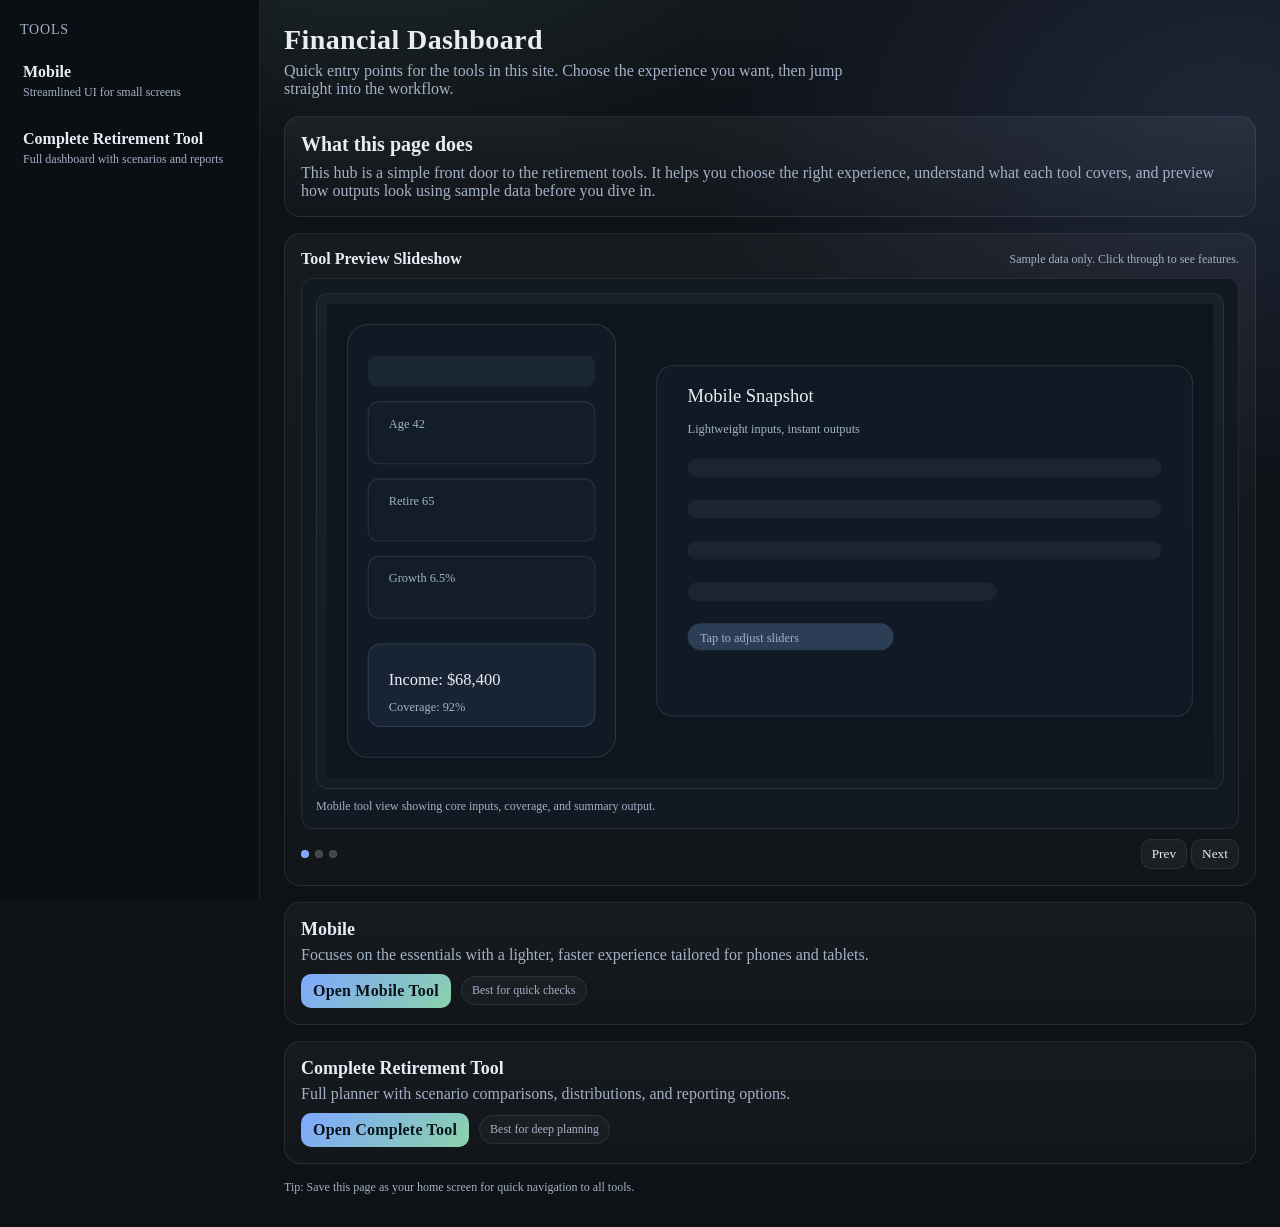
==== index.html @ 968a1176 "Add files via upload" ====
﻿<!doctype html>
<html lang="en">
<head>
  <meta charset="utf-8" />
  <meta name="viewport" content="width=device-width, initial-scale=1" />
  <title>Financial Dashboard - Tool Index</title>
  <style>
    :root{
      --bg:#0e1116;
      --sidebar:#0b0f14;
      --panel:#141a22;
      --card:#121923;
      --text:#e8edf5;
      --muted:#a3b1c6;
      --border:rgba(255,255,255,0.08);
      --accent:#7fa7ff;
      --accent-2:#8ad3a9;
    }
    *{box-sizing:border-box;}
    body{
      margin:0;
      font-family:"Palatino Linotype","Book Antiqua",Palatino,serif;
      color:var(--text);
      background:var(--bg);
    }
    a{color:inherit;}

    .layout{
      display:grid;
      grid-template-columns: 260px 1fr;
      min-height:100vh;
    }

    .sidebar{
      background:var(--sidebar);
      border-right:1px solid var(--border);
      padding:16px 12px;
      position:sticky;
      top:0;
      height:100vh;
      overflow:auto;
    }
    .brand{
      font-size:14px;
      letter-spacing:0.8px;
      text-transform:uppercase;
      color:var(--muted);
      margin:6px 8px 14px;
    }
    .navlist{list-style:none; padding:0; margin:0; display:grid; gap:8px;}
    .navitem{
      display:flex;
      flex-direction:column;
      gap:4px;
      padding:10px 10px;
      border-radius:12px;
      text-decoration:none;
      background:transparent;
      border:1px solid transparent;
      transition:background 120ms ease, border-color 120ms ease, transform 120ms ease;
    }
    .navitem:hover{
      background:rgba(255,255,255,0.04);
      border-color:var(--border);
      transform:translateY(-1px);
    }
    .navtitle{font-weight:700;}
    .navsub{font-size:12px; color:var(--muted);}

    .main{
      padding:24px 24px 32px;
      background:
        radial-gradient(900px 500px at 12% -10%, rgba(138,211,169,0.14), transparent 60%),
        radial-gradient(1000px 700px at 95% 10%, rgba(127,167,255,0.14), transparent 55%),
        var(--bg);
    }
    header{
      max-width:980px;
      margin:0 auto 18px;
    }
    h1{margin:0 0 6px; font-size:28px; letter-spacing:0.4px;}
    header p{margin:0; color:var(--muted); max-width:70ch;}

    .content{
      max-width:980px;
      margin:0 auto;
      display:grid;
      gap:16px;
    }
    .card{
      background:linear-gradient(180deg, rgba(255,255,255,0.04), rgba(255,255,255,0.02));
      border:1px solid var(--border);
      border-radius:16px;
      padding:16px;
    }
    .card h2{margin:0 0 6px; font-size:18px;}
    .card p{margin:0 0 10px; color:var(--muted);}

    .summary{
      background:linear-gradient(180deg, rgba(255,255,255,0.05), rgba(255,255,255,0.02));
      border:1px solid var(--border);
      border-radius:16px;
      padding:16px;
    }
    .summary h2{margin:0 0 8px; font-size:20px;}
    .summary p{margin:0; color:var(--muted);}

    .slideshow{
      background:linear-gradient(180deg, rgba(255,255,255,0.04), rgba(255,255,255,0.02));
      border:1px solid var(--border);
      border-radius:16px;
      padding:16px;
    }
    .slides{
      position:relative;
      overflow:hidden;
      border-radius:12px;
      border:1px solid var(--border);
      background:var(--card);
    }
    .slide{
      display:none;
      padding:14px;
    }
    .slide.active{
      display:block;
    }
    .slideHeader{
      display:flex;
      align-items:center;
      justify-content:space-between;
      margin-bottom:10px;
      gap:10px;
      flex-wrap:wrap;
    }
    .slideTitle{
      font-weight:700;
    }
    .slideNote{
      color:var(--muted);
      font-size:12px;
    }
    .shot{
      border-radius:12px;
      border:1px solid var(--border);
      background:linear-gradient(180deg, rgba(255,255,255,0.03), rgba(255,255,255,0.01));
      padding:10px;
    }
    .shot svg{
      width:100%;
      height:auto;
      display:block;
    }
    .slideCaption{
      margin-top:10px;
      color:var(--muted);
      font-size:12px;
    }
    .slideControls{
      display:flex;
      align-items:center;
      justify-content:space-between;
      margin-top:10px;
      gap:10px;
      flex-wrap:wrap;
    }
    .dots{
      display:flex;
      gap:6px;
    }
    .dot{
      width:8px;
      height:8px;
      border-radius:50%;
      background:rgba(255,255,255,0.2);
      border:1px solid var(--border);
    }
    .dot.active{
      background:var(--accent);
    }
    .controlBtn{
      border:1px solid var(--border);
      background:rgba(255,255,255,0.04);
      color:var(--text);
      padding:6px 10px;
      border-radius:10px;
      cursor:pointer;
      font-family:inherit;
    }
    .controlBtn:hover{
      border-color:rgba(255,255,255,0.25);
    }

    .actions{display:flex; gap:10px; flex-wrap:wrap; align-items:center;}
    .btn{
      text-decoration:none;
      color:#0b131a;
      background:linear-gradient(135deg, var(--accent), var(--accent-2));
      padding:8px 12px;
      border-radius:10px;
      font-weight:700;
      letter-spacing:0.2px;
    }
    .pill{
      display:inline-block;
      padding:6px 10px;
      border-radius:999px;
      border:1px solid var(--border);
      color:var(--muted);
      font-size:12px;
      background:rgba(255,255,255,0.03);
    }

    footer{
      max-width:980px;
      margin:16px auto 0;
      color:var(--muted);
      font-size:12px;
    }

    @media (max-width: 900px){
      .layout{grid-template-columns:1fr;}
      .sidebar{
        position:static;
        height:auto;
        border-right:none;
        border-bottom:1px solid var(--border);
      }
    }
  </style>
</head>
<body>
  <div class="layout">
    <aside class="sidebar" aria-label="Site navigation">
      <div class="brand">Tools</div>
      <ul class="navlist">
        <li>
          <a class="navitem" href="./Mobile/">
            <span class="navtitle">Mobile</span>
            <span class="navsub">Streamlined UI for small screens</span>
          </a>
        </li>
        <li>
          <a class="navitem" href="./Complete Retirement Tool/">
            <span class="navtitle">Complete Retirement Tool</span>
            <span class="navsub">Full dashboard with scenarios and reports</span>
          </a>
        </li>
      </ul>
    </aside>

    <main class="main">
      <header>
        <h1>Financial Dashboard</h1>
        <p>Quick entry points for the tools in this site. Choose the experience you want, then jump straight into the workflow.</p>
      </header>

      <section class="content" aria-label="Tool overview">
        <div class="summary">
          <h2>What this page does</h2>
          <p>This hub is a simple front door to the retirement tools. It helps you choose the right experience, understand what each tool covers, and preview how outputs look using sample data before you dive in.</p>
        </div>

        <div class="slideshow" aria-label="Tool previews">
          <div class="slideHeader">
            <div class="slideTitle">Tool Preview Slideshow</div>
            <div class="slideNote">Sample data only. Click through to see features.</div>
          </div>
          <div class="slides" id="slides">
            <div class="slide active" data-slide="0">
              <div class="shot">
                <svg viewBox="0 0 860 460" role="img" aria-label="Mobile tool preview">
                  <rect x="0" y="0" width="860" height="460" fill="#0f151c"/>
                  <rect x="20" y="20" width="260" height="420" rx="20" fill="#111a24" stroke="#2a3544"/>
                  <rect x="40" y="50" width="220" height="30" rx="8" fill="#1b2634"/>
                  <rect x="40" y="95" width="220" height="60" rx="10" fill="#131d28" stroke="#273244"/>
                  <rect x="40" y="170" width="220" height="60" rx="10" fill="#131d28" stroke="#273244"/>
                  <rect x="40" y="245" width="220" height="60" rx="10" fill="#131d28" stroke="#273244"/>
                  <rect x="40" y="330" width="220" height="80" rx="12" fill="#182434" stroke="#2f3e55"/>
                  <text x="60" y="120" fill="#9fb2c9" font-size="12">Age 42</text>
                  <text x="60" y="195" fill="#9fb2c9" font-size="12">Retire 65</text>
                  <text x="60" y="270" fill="#9fb2c9" font-size="12">Growth 6.5%</text>
                  <text x="60" y="370" fill="#e8edf5" font-size="16">Income: $68,400</text>
                  <text x="60" y="395" fill="#9fb2c9" font-size="12">Coverage: 92%</text>
                  <rect x="320" y="60" width="520" height="340" rx="16" fill="#111a24" stroke="#253247"/>
                  <text x="350" y="95" fill="#e8edf5" font-size="18">Mobile Snapshot</text>
                  <text x="350" y="125" fill="#9fb2c9" font-size="12">Lightweight inputs, instant outputs</text>
                  <rect x="350" y="150" width="460" height="18" rx="9" fill="#1a2432"/>
                  <rect x="350" y="190" width="460" height="18" rx="9" fill="#1a2432"/>
                  <rect x="350" y="230" width="460" height="18" rx="9" fill="#1a2432"/>
                  <rect x="350" y="270" width="300" height="18" rx="9" fill="#1a2432"/>
                  <rect x="350" y="310" width="200" height="26" rx="13" fill="#2c3e55"/>
                  <text x="362" y="328" fill="#9fb2c9" font-size="12">Tap to adjust sliders</text>
                </svg>
              </div>
              <div class="slideCaption">Mobile tool view showing core inputs, coverage, and summary output.</div>
            </div>

            <div class="slide" data-slide="1">
              <div class="shot">
                <svg viewBox="0 0 860 460" role="img" aria-label="Complete tool preview">
                  <rect x="0" y="0" width="860" height="460" fill="#0f151c"/>
                  <rect x="20" y="20" width="820" height="60" rx="12" fill="#121c27" stroke="#253247"/>
                  <text x="40" y="55" fill="#e8edf5" font-size="18">Complete Retirement Tool</text>
                  <rect x="20" y="100" width="520" height="320" rx="14" fill="#111a24" stroke="#253247"/>
                  <rect x="560" y="100" width="280" height="140" rx="14" fill="#111a24" stroke="#253247"/>
                  <rect x="560" y="260" width="280" height="160" rx="14" fill="#111a24" stroke="#253247"/>
                  <text x="40" y="135" fill="#9fb2c9" font-size="12">Scenario: Medium</text>
                  <text x="40" y="160" fill="#9fb2c9" font-size="12">Distribution: 4% Rule</text>
                  <rect x="40" y="190" width="480" height="10" rx="5" fill="#1a2432"/>
                  <rect x="40" y="210" width="420" height="10" rx="5" fill="#1a2432"/>
                  <rect x="40" y="230" width="360" height="10" rx="5" fill="#1a2432"/>
                  <text x="580" y="135" fill="#9fb2c9" font-size="12">Portfolio at retirement</text>
                  <text x="580" y="165" fill="#e8edf5" font-size="16">$1,420,000</text>
                  <text x="580" y="210" fill="#9fb2c9" font-size="12">Income (today)</text>
                  <text x="580" y="240" fill="#e8edf5" font-size="16">$74,800 / yr</text>
                  <text x="580" y="300" fill="#9fb2c9" font-size="12">Remaining at death</text>
                  <text x="580" y="330" fill="#e8edf5" font-size="16">$380,000</text>
                </svg>
              </div>
              <div class="slideCaption">Complete tool view showing scenarios, distribution method, and portfolio outcomes.</div>
            </div>

            <div class="slide" data-slide="2">
              <div class="shot">
                <svg viewBox="0 0 860 460" role="img" aria-label="Scenario comparison preview">
                  <rect x="0" y="0" width="860" height="460" fill="#0f151c"/>
                  <rect x="20" y="20" width="820" height="420" rx="14" fill="#111a24" stroke="#253247"/>
                  <text x="40" y="60" fill="#e8edf5" font-size="18">Scenario Comparison</text>
                  <text x="40" y="90" fill="#9fb2c9" font-size="12">Base vs Stress Test (sample data)</text>
                  <rect x="40" y="120" width="360" height="40" rx="10" fill="#141f2c"/>
                  <rect x="40" y="180" width="360" height="40" rx="10" fill="#141f2c"/>
                  <rect x="40" y="240" width="360" height="40" rx="10" fill="#141f2c"/>
                  <text x="60" y="145" fill="#9fb2c9" font-size="12">FV at retirement: +$210,000</text>
                  <text x="60" y="205" fill="#9fb2c9" font-size="12">Income today: +$6,400 / yr</text>
                  <text x="60" y="265" fill="#9fb2c9" font-size="12">Remaining at death: -$85,000</text>
                  <rect x="430" y="120" width="390" height="200" rx="12" fill="#141f2c"/>
                  <rect x="450" y="150" width="350" height="12" rx="6" fill="#1a2432"/>
                  <rect x="450" y="180" width="300" height="12" rx="6" fill="#1a2432"/>
                  <rect x="450" y="210" width="250" height="12" rx="6" fill="#1a2432"/>
                  <rect x="450" y="240" width="200" height="12" rx="6" fill="#1a2432"/>
                  <text x="450" y="275" fill="#9fb2c9" font-size="12">Snapshot report preview</text>
                </svg>
              </div>
              <div class="slideCaption">Scenario comparison sample showing deltas between snapshots.</div>
            </div>
          </div>

          <div class="slideControls">
            <div class="dots" id="slideDots" aria-label="Slide dots"></div>
            <div>
              <button class="controlBtn" type="button" id="prevSlide">Prev</button>
              <button class="controlBtn" type="button" id="nextSlide">Next</button>
            </div>
          </div>
        </div>
        <article class="card">
          <h2>Mobile</h2>
          <p>Focuses on the essentials with a lighter, faster experience tailored for phones and tablets.</p>
          <div class="actions">
            <a class="btn" href="./Mobile/">Open Mobile Tool</a>
            <span class="pill">Best for quick checks</span>
          </div>
        </article>

        <article class="card">
          <h2>Complete Retirement Tool</h2>
          <p>Full planner with scenario comparisons, distributions, and reporting options.</p>
          <div class="actions">
            <a class="btn" href="./Complete Retirement Tool/">Open Complete Tool</a>
            <span class="pill">Best for deep planning</span>
          </div>
        </article>
      </section>

      <footer>
        Tip: Save this page as your home screen for quick navigation to all tools.
      </footer>
    </main>
  </div>
  <script>
    (function(){
      var slides = Array.prototype.slice.call(document.querySelectorAll('.slide'));
      var dotsWrap = document.getElementById('slideDots');
      var index = 0;
      var timer = null;

      function renderDots(){
        if (!dotsWrap) return;
        dotsWrap.innerHTML = '';
        for (var i=0;i<slides.length;i++){
          var dot = document.createElement('span');
          dot.className = 'dot' + (i === index ? ' active' : '');
          dot.setAttribute('role','button');
          dot.setAttribute('aria-label','Go to slide ' + (i+1));
          (function(i){
            dot.addEventListener('click', function(){
              setSlide(i);
              restart();
            });
          })(i);
          dotsWrap.appendChild(dot);
        }
      }

      function setSlide(i){
        index = (i + slides.length) % slides.length;
        for (var s=0;s<slides.length;s++) slides[s].classList.toggle('active', s === index);
        renderDots();
      }

      function next(){ setSlide(index + 1); }
      function prev(){ setSlide(index - 1); }

      function restart(){
        if (timer) clearInterval(timer);
        timer = setInterval(next, 5000);
      }

      var nextBtn = document.getElementById('nextSlide');
      var prevBtn = document.getElementById('prevSlide');
      if (nextBtn) nextBtn.addEventListener('click', function(){ next(); restart(); });
      if (prevBtn) prevBtn.addEventListener('click', function(){ prev(); restart(); });

      if (slides.length){
        setSlide(0);
        restart();
      }
    })();
  </script>
</body>
</html>
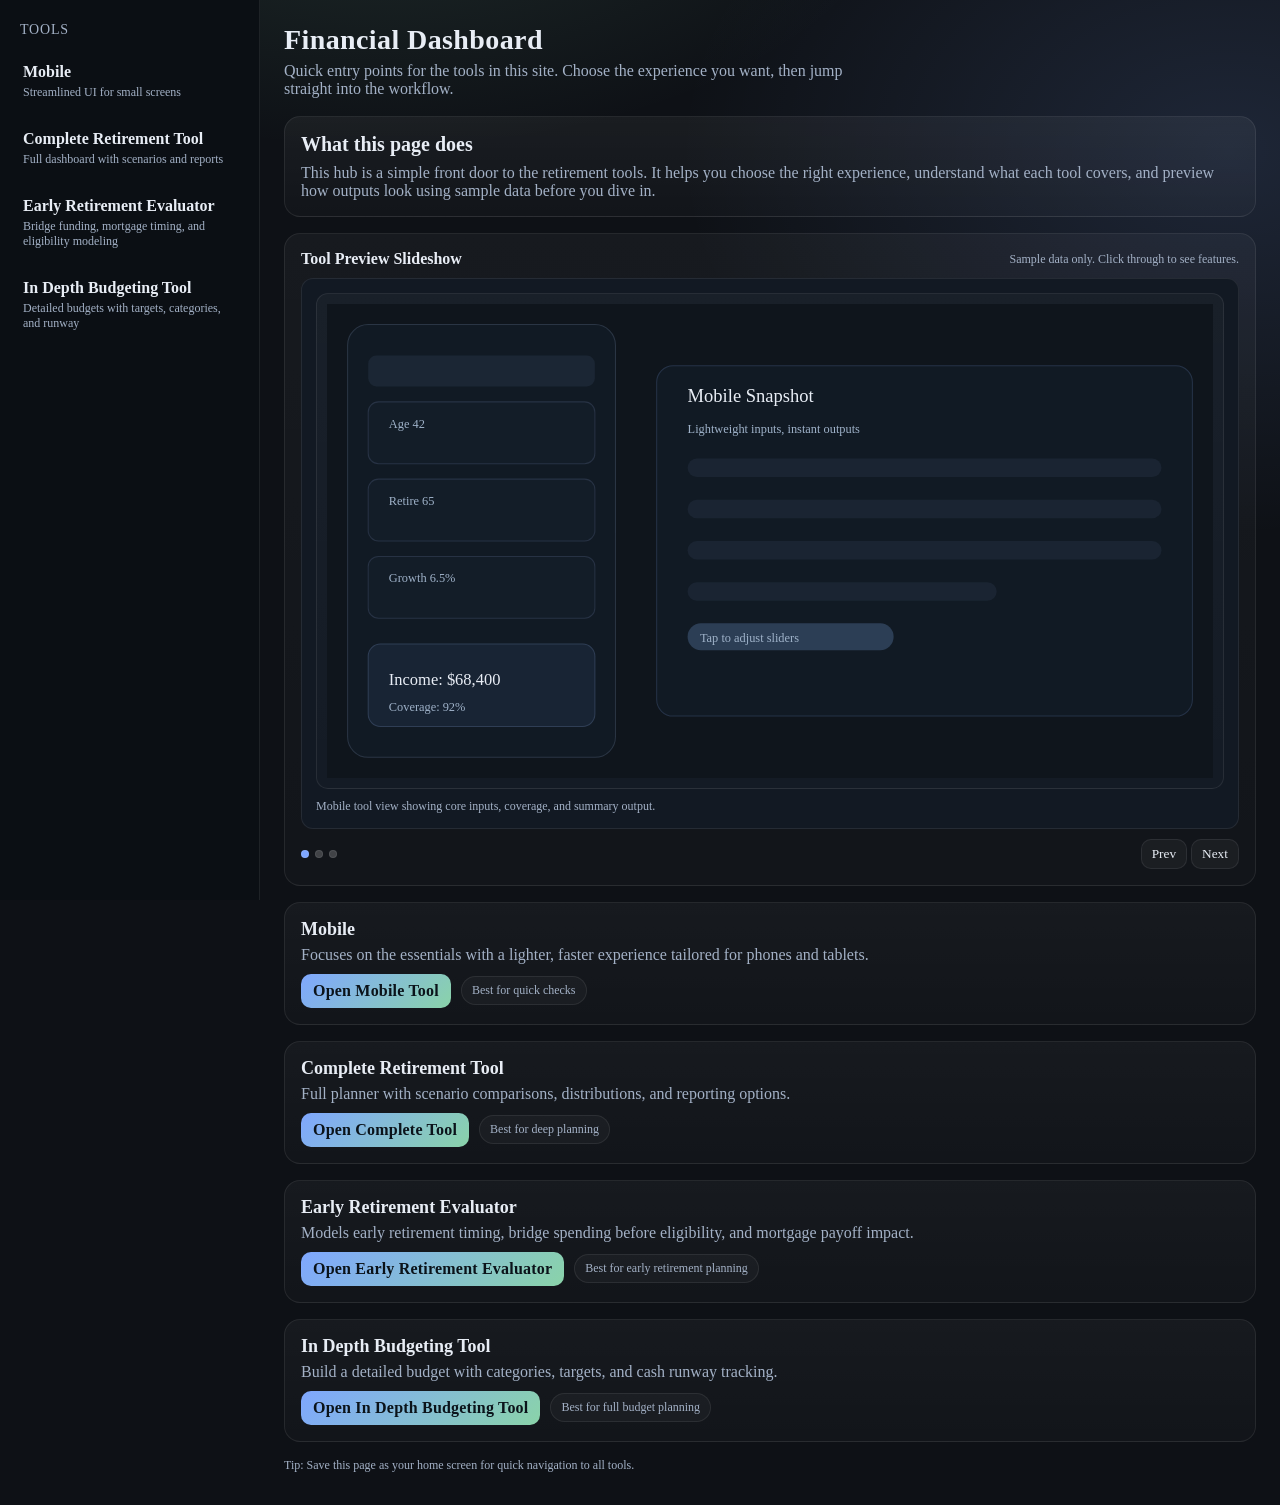
==== commit 3ecbf593: "Add budget tool and early retirement evaluator" ====
--- a/index.html
+++ b/index.html
@@ -233,21 +233,33 @@
   <div class="layout">
     <aside class="sidebar" aria-label="Site navigation">
       <div class="brand">Tools</div>
-      <ul class="navlist">
-        <li>
-          <a class="navitem" href="./Mobile/">
-            <span class="navtitle">Mobile</span>
-            <span class="navsub">Streamlined UI for small screens</span>
-          </a>
-        </li>
-        <li>
-          <a class="navitem" href="./Complete Retirement Tool/">
-            <span class="navtitle">Complete Retirement Tool</span>
-            <span class="navsub">Full dashboard with scenarios and reports</span>
-          </a>
-        </li>
-      </ul>
-    </aside>
+      <ul class="navlist">
+        <li>
+          <a class="navitem" href="./Mobile/">
+            <span class="navtitle">Mobile</span>
+            <span class="navsub">Streamlined UI for small screens</span>
+          </a>
+        </li>
+        <li>
+          <a class="navitem" href="./Complete Retirement Tool/">
+            <span class="navtitle">Complete Retirement Tool</span>
+            <span class="navsub">Full dashboard with scenarios and reports</span>
+          </a>
+        </li>
+        <li>
+          <a class="navitem" href="./Early Retirement Evaluator/">
+            <span class="navtitle">Early Retirement Evaluator</span>
+            <span class="navsub">Bridge funding, mortgage timing, and eligibility modeling</span>
+          </a>
+        </li>
+        <li>
+          <a class="navitem" href="./In Depth Budgeting Tool/">
+            <span class="navtitle">In Depth Budgeting Tool</span>
+            <span class="navsub">Detailed budgets with targets, categories, and runway</span>
+          </a>
+        </li>
+      </ul>
+    </aside>
 
     <main class="main">
       <header>
@@ -363,15 +375,33 @@
           </div>
         </article>
 
-        <article class="card">
-          <h2>Complete Retirement Tool</h2>
-          <p>Full planner with scenario comparisons, distributions, and reporting options.</p>
-          <div class="actions">
-            <a class="btn" href="./Complete Retirement Tool/">Open Complete Tool</a>
-            <span class="pill">Best for deep planning</span>
-          </div>
-        </article>
-      </section>
+        <article class="card">
+          <h2>Complete Retirement Tool</h2>
+          <p>Full planner with scenario comparisons, distributions, and reporting options.</p>
+          <div class="actions">
+            <a class="btn" href="./Complete Retirement Tool/">Open Complete Tool</a>
+            <span class="pill">Best for deep planning</span>
+          </div>
+        </article>
+
+        <article class="card">
+          <h2>Early Retirement Evaluator</h2>
+          <p>Models early retirement timing, bridge spending before eligibility, and mortgage payoff impact.</p>
+          <div class="actions">
+            <a class="btn" href="./Early Retirement Evaluator/">Open Early Retirement Evaluator</a>
+            <span class="pill">Best for early retirement planning</span>
+          </div>
+        </article>
+
+        <article class="card">
+          <h2>In Depth Budgeting Tool</h2>
+          <p>Build a detailed budget with categories, targets, and cash runway tracking.</p>
+          <div class="actions">
+            <a class="btn" href="./In Depth Budgeting Tool/">Open In Depth Budgeting Tool</a>
+            <span class="pill">Best for full budget planning</span>
+          </div>
+        </article>
+      </section>
 
       <footer>
         Tip: Save this page as your home screen for quick navigation to all tools.
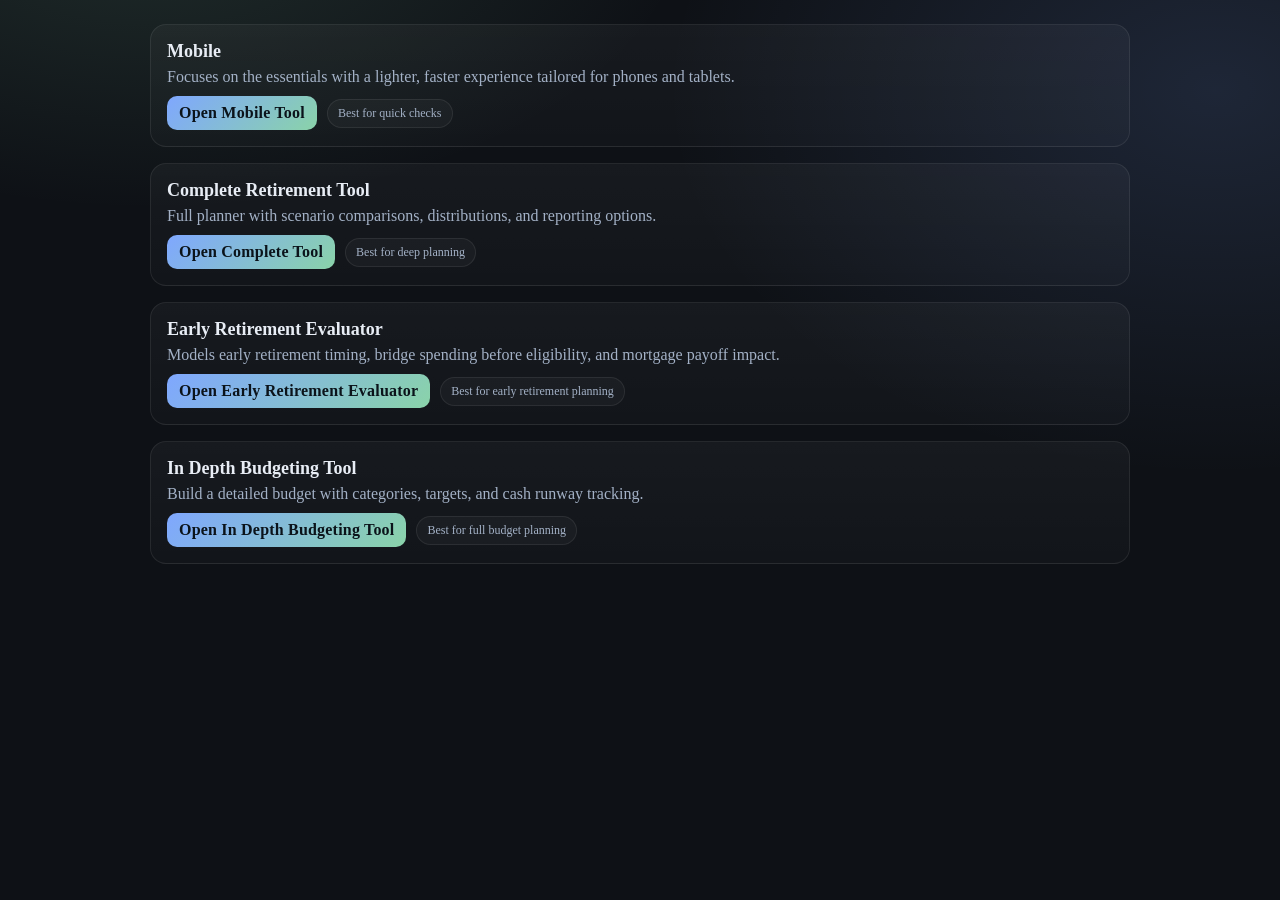
==== commit 189c8fe1: "Added sticky summary, snapshot to budget too. Updated index page to simplify display" ====
--- a/index.html
+++ b/index.html
@@ -17,183 +17,40 @@
       --accent-2:#8ad3a9;
     }
     *{box-sizing:border-box;}
-    body{
-      margin:0;
-      font-family:"Palatino Linotype","Book Antiqua",Palatino,serif;
-      color:var(--text);
-      background:var(--bg);
-    }
-    a{color:inherit;}
-
-    .layout{
-      display:grid;
-      grid-template-columns: 260px 1fr;
-      min-height:100vh;
-    }
-
-    .sidebar{
-      background:var(--sidebar);
-      border-right:1px solid var(--border);
-      padding:16px 12px;
-      position:sticky;
-      top:0;
-      height:100vh;
-      overflow:auto;
-    }
-    .brand{
-      font-size:14px;
-      letter-spacing:0.8px;
-      text-transform:uppercase;
-      color:var(--muted);
-      margin:6px 8px 14px;
-    }
-    .navlist{list-style:none; padding:0; margin:0; display:grid; gap:8px;}
-    .navitem{
-      display:flex;
-      flex-direction:column;
-      gap:4px;
-      padding:10px 10px;
-      border-radius:12px;
-      text-decoration:none;
-      background:transparent;
-      border:1px solid transparent;
-      transition:background 120ms ease, border-color 120ms ease, transform 120ms ease;
-    }
-    .navitem:hover{
-      background:rgba(255,255,255,0.04);
-      border-color:var(--border);
-      transform:translateY(-1px);
-    }
-    .navtitle{font-weight:700;}
-    .navsub{font-size:12px; color:var(--muted);}
-
-    .main{
-      padding:24px 24px 32px;
-      background:
-        radial-gradient(900px 500px at 12% -10%, rgba(138,211,169,0.14), transparent 60%),
-        radial-gradient(1000px 700px at 95% 10%, rgba(127,167,255,0.14), transparent 55%),
-        var(--bg);
-    }
-    header{
-      max-width:980px;
-      margin:0 auto 18px;
-    }
-    h1{margin:0 0 6px; font-size:28px; letter-spacing:0.4px;}
-    header p{margin:0; color:var(--muted); max-width:70ch;}
-
-    .content{
-      max-width:980px;
-      margin:0 auto;
-      display:grid;
-      gap:16px;
-    }
+    body{
+      margin:0;
+      font-family:"Palatino Linotype","Book Antiqua",Palatino,serif;
+      color:var(--text);
+      background:var(--bg);
+    }
+    a{color:inherit;}
+    .main{
+      padding:24px 24px 32px;
+      background:
+        radial-gradient(900px 500px at 12% -10%, rgba(138,211,169,0.14), transparent 60%),
+        radial-gradient(1000px 700px at 95% 10%, rgba(127,167,255,0.14), transparent 55%),
+        var(--bg);
+      min-height:100vh;
+    }
+
+    .content{
+      max-width:980px;
+      margin:0 auto;
+      display:grid;
+      gap:16px;
+    }
     .card{
       background:linear-gradient(180deg, rgba(255,255,255,0.04), rgba(255,255,255,0.02));
       border:1px solid var(--border);
       border-radius:16px;
       padding:16px;
     }
-    .card h2{margin:0 0 6px; font-size:18px;}
-    .card p{margin:0 0 10px; color:var(--muted);}
-
-    .summary{
-      background:linear-gradient(180deg, rgba(255,255,255,0.05), rgba(255,255,255,0.02));
-      border:1px solid var(--border);
-      border-radius:16px;
-      padding:16px;
-    }
-    .summary h2{margin:0 0 8px; font-size:20px;}
-    .summary p{margin:0; color:var(--muted);}
-
-    .slideshow{
-      background:linear-gradient(180deg, rgba(255,255,255,0.04), rgba(255,255,255,0.02));
-      border:1px solid var(--border);
-      border-radius:16px;
-      padding:16px;
-    }
-    .slides{
-      position:relative;
-      overflow:hidden;
-      border-radius:12px;
-      border:1px solid var(--border);
-      background:var(--card);
-    }
-    .slide{
-      display:none;
-      padding:14px;
-    }
-    .slide.active{
-      display:block;
-    }
-    .slideHeader{
-      display:flex;
-      align-items:center;
-      justify-content:space-between;
-      margin-bottom:10px;
-      gap:10px;
-      flex-wrap:wrap;
-    }
-    .slideTitle{
-      font-weight:700;
-    }
-    .slideNote{
-      color:var(--muted);
-      font-size:12px;
-    }
-    .shot{
-      border-radius:12px;
-      border:1px solid var(--border);
-      background:linear-gradient(180deg, rgba(255,255,255,0.03), rgba(255,255,255,0.01));
-      padding:10px;
-    }
-    .shot svg{
-      width:100%;
-      height:auto;
-      display:block;
-    }
-    .slideCaption{
-      margin-top:10px;
-      color:var(--muted);
-      font-size:12px;
-    }
-    .slideControls{
-      display:flex;
-      align-items:center;
-      justify-content:space-between;
-      margin-top:10px;
-      gap:10px;
-      flex-wrap:wrap;
-    }
-    .dots{
-      display:flex;
-      gap:6px;
-    }
-    .dot{
-      width:8px;
-      height:8px;
-      border-radius:50%;
-      background:rgba(255,255,255,0.2);
-      border:1px solid var(--border);
-    }
-    .dot.active{
-      background:var(--accent);
-    }
-    .controlBtn{
-      border:1px solid var(--border);
-      background:rgba(255,255,255,0.04);
-      color:var(--text);
-      padding:6px 10px;
-      border-radius:10px;
-      cursor:pointer;
-      font-family:inherit;
-    }
-    .controlBtn:hover{
-      border-color:rgba(255,255,255,0.25);
-    }
-
-    .actions{display:flex; gap:10px; flex-wrap:wrap; align-items:center;}
-    .btn{
-      text-decoration:none;
+    .card h2{margin:0 0 6px; font-size:18px;}
+    .card p{margin:0 0 10px; color:var(--muted);}
+
+    .actions{display:flex; gap:10px; flex-wrap:wrap; align-items:center;}
+    .btn{
+      text-decoration:none;
       color:#0b131a;
       background:linear-gradient(135deg, var(--accent), var(--accent-2));
       padding:8px 12px;
@@ -214,249 +71,50 @@
     footer{
       max-width:980px;
       margin:16px auto 0;
-      color:var(--muted);
-      font-size:12px;
-    }
-
-    @media (max-width: 900px){
-      .layout{grid-template-columns:1fr;}
-      .sidebar{
-        position:static;
-        height:auto;
-        border-right:none;
-        border-bottom:1px solid var(--border);
-      }
-    }
-  </style>
-</head>
-<body>
-  <div class="layout">
-    <aside class="sidebar" aria-label="Site navigation">
-      <div class="brand">Tools</div>
-      <ul class="navlist">
-        <li>
-          <a class="navitem" href="./Mobile/">
-            <span class="navtitle">Mobile</span>
-            <span class="navsub">Streamlined UI for small screens</span>
-          </a>
-        </li>
-        <li>
-          <a class="navitem" href="./Complete Retirement Tool/">
-            <span class="navtitle">Complete Retirement Tool</span>
-            <span class="navsub">Full dashboard with scenarios and reports</span>
-          </a>
-        </li>
-        <li>
-          <a class="navitem" href="./Early Retirement Evaluator/">
-            <span class="navtitle">Early Retirement Evaluator</span>
-            <span class="navsub">Bridge funding, mortgage timing, and eligibility modeling</span>
-          </a>
-        </li>
-        <li>
-          <a class="navitem" href="./In Depth Budgeting Tool/">
-            <span class="navtitle">In Depth Budgeting Tool</span>
-            <span class="navsub">Detailed budgets with targets, categories, and runway</span>
-          </a>
-        </li>
-      </ul>
-    </aside>
-
-    <main class="main">
-      <header>
-        <h1>Financial Dashboard</h1>
-        <p>Quick entry points for the tools in this site. Choose the experience you want, then jump straight into the workflow.</p>
-      </header>
-
-      <section class="content" aria-label="Tool overview">
-        <div class="summary">
-          <h2>What this page does</h2>
-          <p>This hub is a simple front door to the retirement tools. It helps you choose the right experience, understand what each tool covers, and preview how outputs look using sample data before you dive in.</p>
-        </div>
-
-        <div class="slideshow" aria-label="Tool previews">
-          <div class="slideHeader">
-            <div class="slideTitle">Tool Preview Slideshow</div>
-            <div class="slideNote">Sample data only. Click through to see features.</div>
-          </div>
-          <div class="slides" id="slides">
-            <div class="slide active" data-slide="0">
-              <div class="shot">
-                <svg viewBox="0 0 860 460" role="img" aria-label="Mobile tool preview">
-                  <rect x="0" y="0" width="860" height="460" fill="#0f151c"/>
-                  <rect x="20" y="20" width="260" height="420" rx="20" fill="#111a24" stroke="#2a3544"/>
-                  <rect x="40" y="50" width="220" height="30" rx="8" fill="#1b2634"/>
-                  <rect x="40" y="95" width="220" height="60" rx="10" fill="#131d28" stroke="#273244"/>
-                  <rect x="40" y="170" width="220" height="60" rx="10" fill="#131d28" stroke="#273244"/>
-                  <rect x="40" y="245" width="220" height="60" rx="10" fill="#131d28" stroke="#273244"/>
-                  <rect x="40" y="330" width="220" height="80" rx="12" fill="#182434" stroke="#2f3e55"/>
-                  <text x="60" y="120" fill="#9fb2c9" font-size="12">Age 42</text>
-                  <text x="60" y="195" fill="#9fb2c9" font-size="12">Retire 65</text>
-                  <text x="60" y="270" fill="#9fb2c9" font-size="12">Growth 6.5%</text>
-                  <text x="60" y="370" fill="#e8edf5" font-size="16">Income: $68,400</text>
-                  <text x="60" y="395" fill="#9fb2c9" font-size="12">Coverage: 92%</text>
-                  <rect x="320" y="60" width="520" height="340" rx="16" fill="#111a24" stroke="#253247"/>
-                  <text x="350" y="95" fill="#e8edf5" font-size="18">Mobile Snapshot</text>
-                  <text x="350" y="125" fill="#9fb2c9" font-size="12">Lightweight inputs, instant outputs</text>
-                  <rect x="350" y="150" width="460" height="18" rx="9" fill="#1a2432"/>
-                  <rect x="350" y="190" width="460" height="18" rx="9" fill="#1a2432"/>
-                  <rect x="350" y="230" width="460" height="18" rx="9" fill="#1a2432"/>
-                  <rect x="350" y="270" width="300" height="18" rx="9" fill="#1a2432"/>
-                  <rect x="350" y="310" width="200" height="26" rx="13" fill="#2c3e55"/>
-                  <text x="362" y="328" fill="#9fb2c9" font-size="12">Tap to adjust sliders</text>
-                </svg>
-              </div>
-              <div class="slideCaption">Mobile tool view showing core inputs, coverage, and summary output.</div>
-            </div>
-
-            <div class="slide" data-slide="1">
-              <div class="shot">
-                <svg viewBox="0 0 860 460" role="img" aria-label="Complete tool preview">
-                  <rect x="0" y="0" width="860" height="460" fill="#0f151c"/>
-                  <rect x="20" y="20" width="820" height="60" rx="12" fill="#121c27" stroke="#253247"/>
-                  <text x="40" y="55" fill="#e8edf5" font-size="18">Complete Retirement Tool</text>
-                  <rect x="20" y="100" width="520" height="320" rx="14" fill="#111a24" stroke="#253247"/>
-                  <rect x="560" y="100" width="280" height="140" rx="14" fill="#111a24" stroke="#253247"/>
-                  <rect x="560" y="260" width="280" height="160" rx="14" fill="#111a24" stroke="#253247"/>
-                  <text x="40" y="135" fill="#9fb2c9" font-size="12">Scenario: Medium</text>
-                  <text x="40" y="160" fill="#9fb2c9" font-size="12">Distribution: 4% Rule</text>
-                  <rect x="40" y="190" width="480" height="10" rx="5" fill="#1a2432"/>
-                  <rect x="40" y="210" width="420" height="10" rx="5" fill="#1a2432"/>
-                  <rect x="40" y="230" width="360" height="10" rx="5" fill="#1a2432"/>
-                  <text x="580" y="135" fill="#9fb2c9" font-size="12">Portfolio at retirement</text>
-                  <text x="580" y="165" fill="#e8edf5" font-size="16">$1,420,000</text>
-                  <text x="580" y="210" fill="#9fb2c9" font-size="12">Income (today)</text>
-                  <text x="580" y="240" fill="#e8edf5" font-size="16">$74,800 / yr</text>
-                  <text x="580" y="300" fill="#9fb2c9" font-size="12">Remaining at death</text>
-                  <text x="580" y="330" fill="#e8edf5" font-size="16">$380,000</text>
-                </svg>
-              </div>
-              <div class="slideCaption">Complete tool view showing scenarios, distribution method, and portfolio outcomes.</div>
-            </div>
-
-            <div class="slide" data-slide="2">
-              <div class="shot">
-                <svg viewBox="0 0 860 460" role="img" aria-label="Scenario comparison preview">
-                  <rect x="0" y="0" width="860" height="460" fill="#0f151c"/>
-                  <rect x="20" y="20" width="820" height="420" rx="14" fill="#111a24" stroke="#253247"/>
-                  <text x="40" y="60" fill="#e8edf5" font-size="18">Scenario Comparison</text>
-                  <text x="40" y="90" fill="#9fb2c9" font-size="12">Base vs Stress Test (sample data)</text>
-                  <rect x="40" y="120" width="360" height="40" rx="10" fill="#141f2c"/>
-                  <rect x="40" y="180" width="360" height="40" rx="10" fill="#141f2c"/>
-                  <rect x="40" y="240" width="360" height="40" rx="10" fill="#141f2c"/>
-                  <text x="60" y="145" fill="#9fb2c9" font-size="12">FV at retirement: +$210,000</text>
-                  <text x="60" y="205" fill="#9fb2c9" font-size="12">Income today: +$6,400 / yr</text>
-                  <text x="60" y="265" fill="#9fb2c9" font-size="12">Remaining at death: -$85,000</text>
-                  <rect x="430" y="120" width="390" height="200" rx="12" fill="#141f2c"/>
-                  <rect x="450" y="150" width="350" height="12" rx="6" fill="#1a2432"/>
-                  <rect x="450" y="180" width="300" height="12" rx="6" fill="#1a2432"/>
-                  <rect x="450" y="210" width="250" height="12" rx="6" fill="#1a2432"/>
-                  <rect x="450" y="240" width="200" height="12" rx="6" fill="#1a2432"/>
-                  <text x="450" y="275" fill="#9fb2c9" font-size="12">Snapshot report preview</text>
-                </svg>
-              </div>
-              <div class="slideCaption">Scenario comparison sample showing deltas between snapshots.</div>
-            </div>
-          </div>
-
-          <div class="slideControls">
-            <div class="dots" id="slideDots" aria-label="Slide dots"></div>
-            <div>
-              <button class="controlBtn" type="button" id="prevSlide">Prev</button>
-              <button class="controlBtn" type="button" id="nextSlide">Next</button>
-            </div>
-          </div>
-        </div>
-        <article class="card">
-          <h2>Mobile</h2>
-          <p>Focuses on the essentials with a lighter, faster experience tailored for phones and tablets.</p>
-          <div class="actions">
-            <a class="btn" href="./Mobile/">Open Mobile Tool</a>
-            <span class="pill">Best for quick checks</span>
-          </div>
-        </article>
-
-        <article class="card">
-          <h2>Complete Retirement Tool</h2>
-          <p>Full planner with scenario comparisons, distributions, and reporting options.</p>
-          <div class="actions">
-            <a class="btn" href="./Complete Retirement Tool/">Open Complete Tool</a>
-            <span class="pill">Best for deep planning</span>
-          </div>
-        </article>
+      color:var(--muted);
+      font-size:12px;
+    }
+  </style>
+</head>
+<body>
+  <main class="main">
+    <section class="content" aria-label="Tools">
+      <article class="card">
+        <h2>Mobile</h2>
+        <p>Focuses on the essentials with a lighter, faster experience tailored for phones and tablets.</p>
+        <div class="actions">
+          <a class="btn" href="./Mobile/">Open Mobile Tool</a>
+          <span class="pill">Best for quick checks</span>
+        </div>
+      </article>
 
-        <article class="card">
-          <h2>Early Retirement Evaluator</h2>
-          <p>Models early retirement timing, bridge spending before eligibility, and mortgage payoff impact.</p>
-          <div class="actions">
-            <a class="btn" href="./Early Retirement Evaluator/">Open Early Retirement Evaluator</a>
-            <span class="pill">Best for early retirement planning</span>
-          </div>
-        </article>
+      <article class="card">
+        <h2>Complete Retirement Tool</h2>
+        <p>Full planner with scenario comparisons, distributions, and reporting options.</p>
+        <div class="actions">
+          <a class="btn" href="./Complete Retirement Tool/">Open Complete Tool</a>
+          <span class="pill">Best for deep planning</span>
+        </div>
+      </article>
 
-        <article class="card">
-          <h2>In Depth Budgeting Tool</h2>
-          <p>Build a detailed budget with categories, targets, and cash runway tracking.</p>
-          <div class="actions">
-            <a class="btn" href="./In Depth Budgeting Tool/">Open In Depth Budgeting Tool</a>
-            <span class="pill">Best for full budget planning</span>
-          </div>
-        </article>
-      </section>
-
-      <footer>
-        Tip: Save this page as your home screen for quick navigation to all tools.
-      </footer>
-    </main>
-  </div>
-  <script>
-    (function(){
-      var slides = Array.prototype.slice.call(document.querySelectorAll('.slide'));
-      var dotsWrap = document.getElementById('slideDots');
-      var index = 0;
-      var timer = null;
-
-      function renderDots(){
-        if (!dotsWrap) return;
-        dotsWrap.innerHTML = '';
-        for (var i=0;i<slides.length;i++){
-          var dot = document.createElement('span');
-          dot.className = 'dot' + (i === index ? ' active' : '');
-          dot.setAttribute('role','button');
-          dot.setAttribute('aria-label','Go to slide ' + (i+1));
-          (function(i){
-            dot.addEventListener('click', function(){
-              setSlide(i);
-              restart();
-            });
-          })(i);
-          dotsWrap.appendChild(dot);
-        }
-      }
-
-      function setSlide(i){
-        index = (i + slides.length) % slides.length;
-        for (var s=0;s<slides.length;s++) slides[s].classList.toggle('active', s === index);
-        renderDots();
-      }
-
-      function next(){ setSlide(index + 1); }
-      function prev(){ setSlide(index - 1); }
-
-      function restart(){
-        if (timer) clearInterval(timer);
-        timer = setInterval(next, 5000);
-      }
-
-      var nextBtn = document.getElementById('nextSlide');
-      var prevBtn = document.getElementById('prevSlide');
-      if (nextBtn) nextBtn.addEventListener('click', function(){ next(); restart(); });
-      if (prevBtn) prevBtn.addEventListener('click', function(){ prev(); restart(); });
-
-      if (slides.length){
-        setSlide(0);
-        restart();
-      }
-    })();
-  </script>
-</body>
-</html>
+      <article class="card">
+        <h2>Early Retirement Evaluator</h2>
+        <p>Models early retirement timing, bridge spending before eligibility, and mortgage payoff impact.</p>
+        <div class="actions">
+          <a class="btn" href="./Early Retirement Evaluator/">Open Early Retirement Evaluator</a>
+          <span class="pill">Best for early retirement planning</span>
+        </div>
+      </article>
+
+      <article class="card">
+        <h2>In Depth Budgeting Tool</h2>
+        <p>Build a detailed budget with categories, targets, and cash runway tracking.</p>
+        <div class="actions">
+          <a class="btn" href="./In Depth Budgeting Tool/">Open In Depth Budgeting Tool</a>
+          <span class="pill">Best for full budget planning</span>
+        </div>
+      </article>
+    </section>
+  </main>
+</body>
+</html>
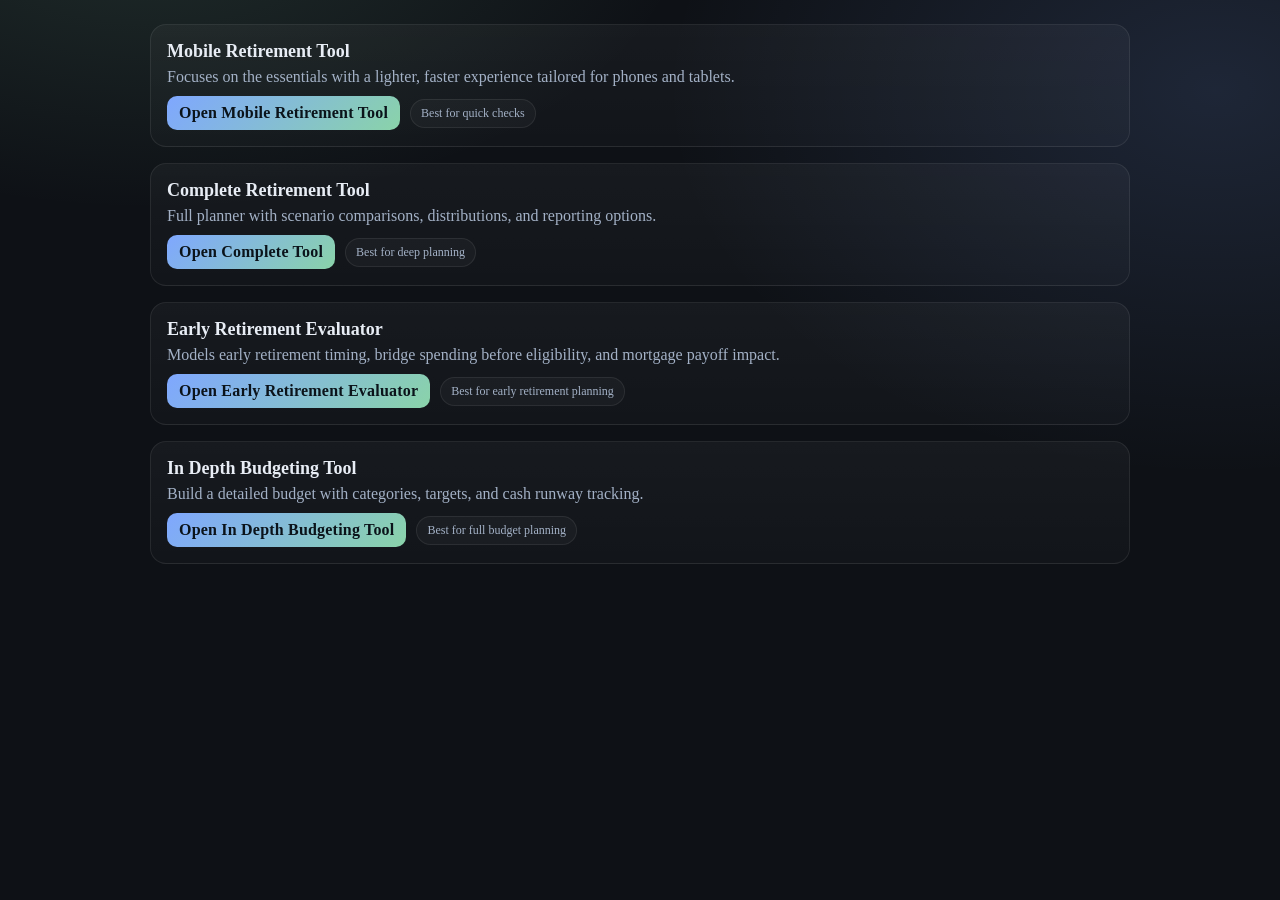
==== commit 86f7762c: "Added tooltip for roth ladder, cleaned up display on complete and early retirement tools" ====
--- a/index.html
+++ b/index.html
@@ -80,10 +80,10 @@
   <main class="main">
     <section class="content" aria-label="Tools">
       <article class="card">
-        <h2>Mobile</h2>
+        <h2>Mobile Retirement Tool</h2>
         <p>Focuses on the essentials with a lighter, faster experience tailored for phones and tablets.</p>
         <div class="actions">
-          <a class="btn" href="./Mobile/">Open Mobile Tool</a>
+          <a class="btn" href="./Mobile/">Open Mobile Retirement Tool</a>
           <span class="pill">Best for quick checks</span>
         </div>
       </article>
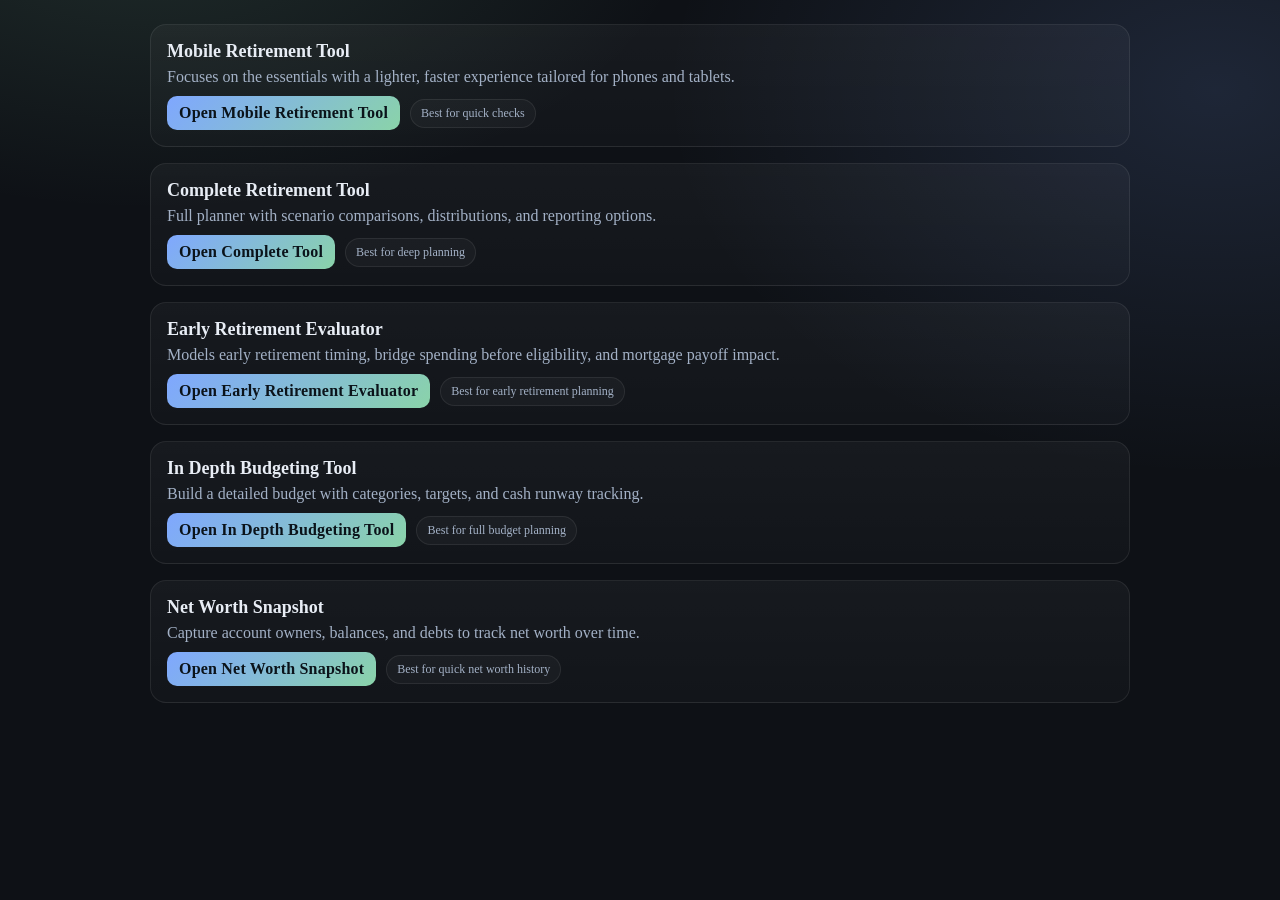
==== commit 004e6721: "Added net worth tool" ====
--- a/index.html
+++ b/index.html
@@ -114,7 +114,16 @@
           <span class="pill">Best for full budget planning</span>
         </div>
       </article>
+      <article class="card">
+        <h2>Net Worth Snapshot</h2>
+        <p>Capture account owners, balances, and debts to track net worth over time.</p>
+        <div class="actions">
+          <a class="btn" href="./Net Worth Snapshot/">Open Net Worth Snapshot</a>
+          <span class="pill">Best for quick net worth history</span>
+        </div>
+      </article>
     </section>
   </main>
 </body>
 </html>
+
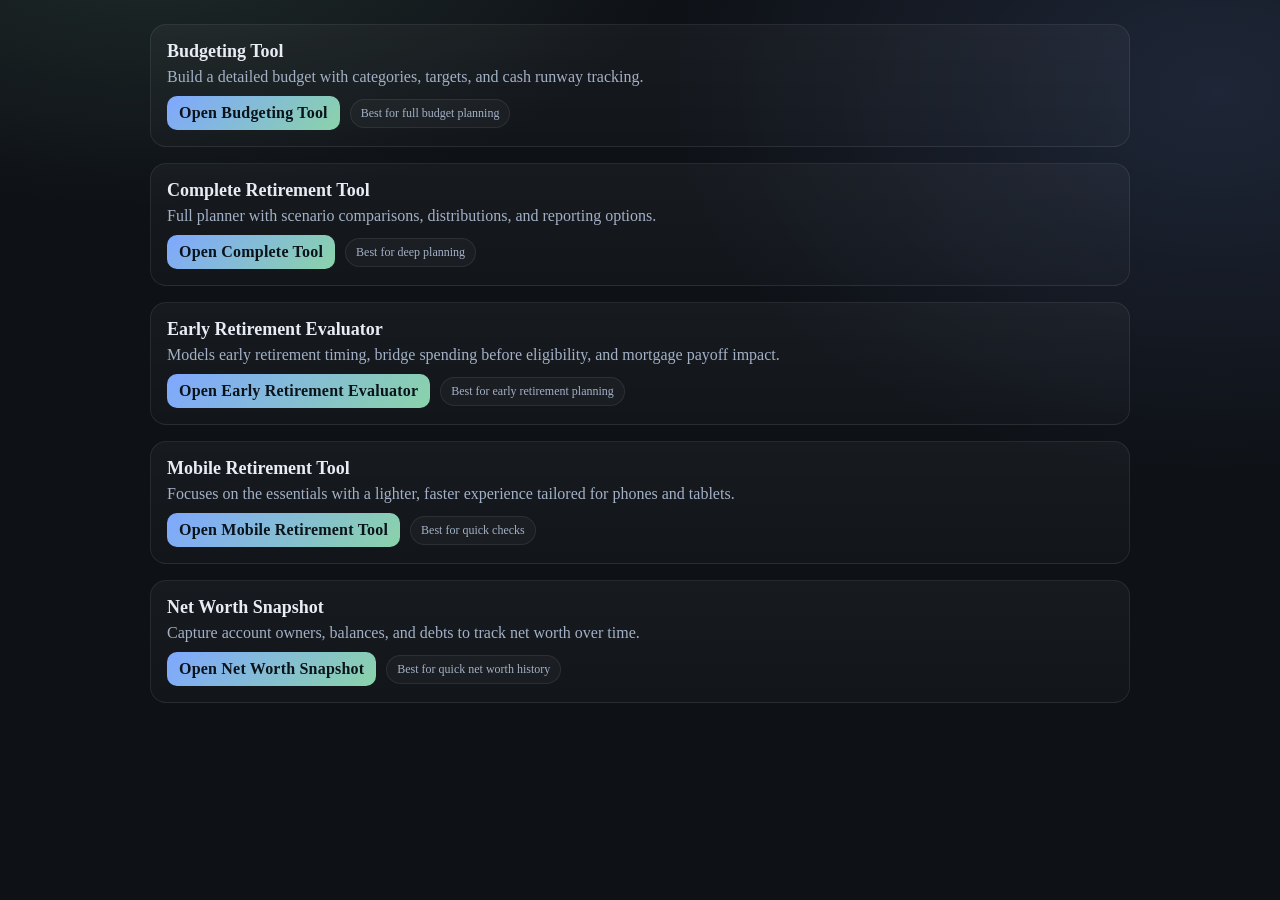
==== commit ddcfd026: "reorder links" ====
--- a/index.html
+++ b/index.html
@@ -80,11 +80,11 @@
   <main class="main">
     <section class="content" aria-label="Tools">
       <article class="card">
-        <h2>Mobile Retirement Tool</h2>
-        <p>Focuses on the essentials with a lighter, faster experience tailored for phones and tablets.</p>
+        <h2>Budgeting Tool</h2>
+        <p>Build a detailed budget with categories, targets, and cash runway tracking.</p>
         <div class="actions">
-          <a class="btn" href="./Mobile/">Open Mobile Retirement Tool</a>
-          <span class="pill">Best for quick checks</span>
+          <a class="btn" href="./In Depth Budgeting Tool/">Open Budgeting Tool</a>
+          <span class="pill">Best for full budget planning</span>
         </div>
       </article>
 
@@ -107,11 +107,11 @@
       </article>
 
       <article class="card">
-        <h2>In Depth Budgeting Tool</h2>
-        <p>Build a detailed budget with categories, targets, and cash runway tracking.</p>
+        <h2>Mobile Retirement Tool</h2>
+        <p>Focuses on the essentials with a lighter, faster experience tailored for phones and tablets.</p>
         <div class="actions">
-          <a class="btn" href="./In Depth Budgeting Tool/">Open In Depth Budgeting Tool</a>
-          <span class="pill">Best for full budget planning</span>
+          <a class="btn" href="./Mobile/">Open Mobile Retirement Tool</a>
+          <span class="pill">Best for quick checks</span>
         </div>
       </article>
       <article class="card">
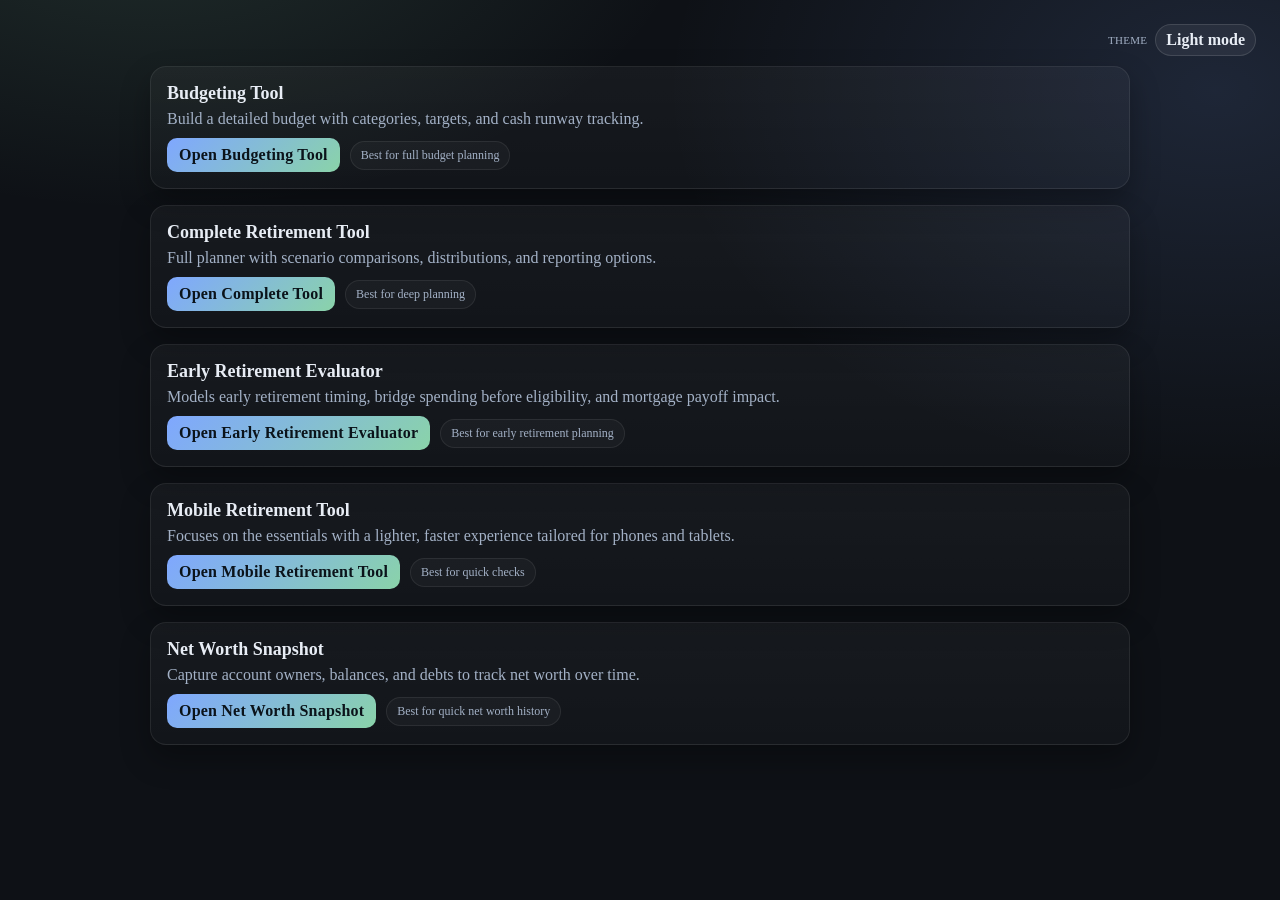
==== commit d8304e08: "light theme" ====
--- a/index.html
+++ b/index.html
@@ -1,21 +1,43 @@
 ﻿<!doctype html>
 <html lang="en">
 <head>
-  <meta charset="utf-8" />
-  <meta name="viewport" content="width=device-width, initial-scale=1" />
-  <title>Financial Dashboard - Tool Index</title>
-  <style>
-    :root{
-      --bg:#0e1116;
-      --sidebar:#0b0f14;
-      --panel:#141a22;
-      --card:#121923;
-      --text:#e8edf5;
-      --muted:#a3b1c6;
-      --border:rgba(255,255,255,0.08);
-      --accent:#7fa7ff;
-      --accent-2:#8ad3a9;
-    }
+  <meta charset="utf-8" />
+  <meta name="viewport" content="width=device-width, initial-scale=1" />
+  <title>Financial Dashboard - Tool Index</title>
+  <link rel="stylesheet" href="./shared/theme.css" />
+  <script>
+    try{
+      var theme = localStorage.getItem("financeTheme");
+      if (theme) document.documentElement.setAttribute("data-theme", theme);
+    }catch(e){}
+  </script>
+  <style>
+    :root{
+      --bg:#0e1116;
+      --sidebar:#0b0f14;
+      --panel:#141a22;
+      --card:#121923;
+      --text:#e8edf5;
+      --muted:#a3b1c6;
+      --border:rgba(255,255,255,0.08);
+      --accent:#7fa7ff;
+      --accent-2:#8ad3a9;
+      --bg-grad-1:radial-gradient(900px 500px at 12% -10%, rgba(138,211,169,0.14), transparent 60%);
+      --bg-grad-2:radial-gradient(1000px 700px at 95% 10%, rgba(127,167,255,0.14), transparent 55%);
+    }
+    html[data-theme="light"]{
+      --bg:#f4f7fb;
+      --sidebar:#eef2f7;
+      --panel:rgba(0,0,0,0.04);
+      --card:#ffffff;
+      --text:#1b2430;
+      --muted:#5a6b86;
+      --border:rgba(15,23,42,0.12);
+      --accent:#2f5fff;
+      --accent-2:#2bb98a;
+      --bg-grad-1:radial-gradient(900px 500px at 12% -10%, rgba(43,185,138,0.14), transparent 60%);
+      --bg-grad-2:radial-gradient(1000px 700px at 95% 10%, rgba(47,95,255,0.14), transparent 55%);
+    }
     *{box-sizing:border-box;}
     body{
       margin:0;
@@ -27,8 +49,8 @@
     .main{
       padding:24px 24px 32px;
       background:
-        radial-gradient(900px 500px at 12% -10%, rgba(138,211,169,0.14), transparent 60%),
-        radial-gradient(1000px 700px at 95% 10%, rgba(127,167,255,0.14), transparent 55%),
+        var(--bg-grad-1),
+        var(--bg-grad-2),
         var(--bg);
       min-height:100vh;
     }
@@ -78,6 +100,10 @@
 </head>
 <body>
   <main class="main">
+    <div class="themeToggleBar">
+      <span class="themeToggleLabel">Theme</span>
+      <button class="themeToggleBtn" type="button" data-theme-toggle>Light mode</button>
+    </div>
     <section class="content" aria-label="Tools">
       <article class="card">
         <h2>Budgeting Tool</h2>
@@ -124,6 +150,7 @@
       </article>
     </section>
   </main>
+  <script src="./shared/theme.js"></script>
 </body>
 </html>
 
--- a/shared/theme.css
+++ b/shared/theme.css
@@ -0,0 +1,147 @@
+:root{
+  --bg:#0b1220;
+  --panel:rgba(255,255,255,0.04);
+  --panel-2:rgba(255,255,255,0.06);
+  --panel-3:rgba(255,255,255,0.03);
+  --text:#eaf0ff;
+  --muted:#8aa0c6;
+  --line:rgba(255,255,255,0.12);
+  --accent:#7aa2ff;
+  --accent-2:#58d1a7;
+  --good:#58d1a7;
+  --warn:#ffc657;
+  --bad:#ff6b6b;
+  --shadow:0 14px 30px rgba(0,0,0,0.3);
+  --border:rgba(255,255,255,0.12);
+  --card:rgba(255,255,255,0.04);
+  --sidebar:#0b0f14;
+  --bg-grad-1:radial-gradient(1200px 700px at 20% -10%, rgba(122,162,255,0.22), transparent 55%);
+  --bg-grad-2:radial-gradient(900px 600px at 95% 10%, rgba(88,209,167,0.16), transparent 50%);
+}
+html[data-theme="light"]{
+  --bg:#f4f7fb;
+  --panel:rgba(0,0,0,0.04);
+  --panel-2:rgba(0,0,0,0.06);
+  --panel-3:rgba(0,0,0,0.03);
+  --text:#1b2430;
+  --muted:#5a6b86;
+  --line:rgba(15,23,42,0.12);
+  --accent:#2f5fff;
+  --accent-2:#2bb98a;
+  --good:#2bb98a;
+  --warn:#d5a43a;
+  --bad:#d95151;
+  --shadow:0 12px 28px rgba(15,23,42,0.12);
+  --border:rgba(15,23,42,0.12);
+  --card:#ffffff;
+  --sidebar:#eef2f7;
+  --bg-grad-1:radial-gradient(1200px 700px at 20% -10%, rgba(47,95,255,0.18), transparent 55%);
+  --bg-grad-2:radial-gradient(900px 600px at 95% 10%, rgba(43,185,138,0.16), transparent 50%);
+}
+*{box-sizing:border-box;}
+body{
+  margin:0;
+  color:var(--text);
+  font-family:"Baskerville","Palatino Linotype","Book Antiqua",serif;
+  background:var(--bg-grad-1), var(--bg-grad-2), var(--bg);
+  min-height:100vh;
+}
+a{color:inherit;text-decoration:none;}
+.topnav,
+.navCard{
+  display:flex;
+  flex-wrap:wrap;
+  gap:10px;
+  align-items:center;
+  background:rgba(15,20,28,0.65);
+  border:1px solid var(--line);
+  border-radius:16px;
+  padding:10px 12px;
+  backdrop-filter: blur(10px);
+}
+.navLabel{
+  font-size:11px;
+  letter-spacing:0.4px;
+  text-transform:uppercase;
+  color:var(--muted);
+}
+.navLink{
+  font-weight:700;
+  padding:8px 12px;
+  border-radius:999px;
+  border:1px solid var(--line);
+  background:rgba(255,255,255,0.03);
+  color:var(--text);
+}
+.navLink.active,
+.navLink[aria-current="page"]{
+  border-color:rgba(122,162,255,0.55);
+  background:rgba(122,162,255,0.22);
+}
+input, select, button, textarea{
+  font:inherit;
+}
+input, select{
+  width:100%;
+  min-height:44px;
+  padding:10px 10px;
+  border-radius:12px;
+  border:1px solid var(--line);
+  background:rgba(255,255,255,0.04);
+  color:var(--text);
+}
+button{
+  border:none;
+  border-radius:12px;
+  padding:10px 14px;
+  background:linear-gradient(135deg, rgba(122,162,255,0.92), rgba(88,209,167,0.92));
+  color:#0b131a;
+  font-weight:700;
+  cursor:pointer;
+}
+.card{
+  background:linear-gradient(180deg, rgba(255,255,255,0.05), rgba(255,255,255,0.02));
+  border:1px solid var(--line);
+  border-radius:18px;
+  padding:16px;
+  box-shadow:var(--shadow);
+}
+.pill{
+  display:inline-flex;
+  align-items:center;
+  gap:6px;
+  padding:6px 10px;
+  border-radius:999px;
+  border:1px solid var(--line);
+  background:rgba(255,255,255,0.03);
+  font-size:12px;
+  color:var(--muted);
+  white-space:nowrap;
+}
+.divider{
+  height:1px;
+  background:var(--line);
+  margin:12px 0;
+}
+.themeToggleBar{
+  display:flex;
+  justify-content:flex-end;
+  align-items:center;
+  gap:8px;
+  margin:0 0 10px;
+}
+.themeToggleLabel{
+  font-size:11px;
+  letter-spacing:0.3px;
+  text-transform:uppercase;
+  color:var(--muted);
+}
+.themeToggleBtn{
+  border:1px solid var(--line);
+  background:var(--panel-2);
+  color:var(--text);
+  border-radius:999px;
+  padding:6px 10px;
+  font-weight:700;
+  cursor:pointer;
+}
